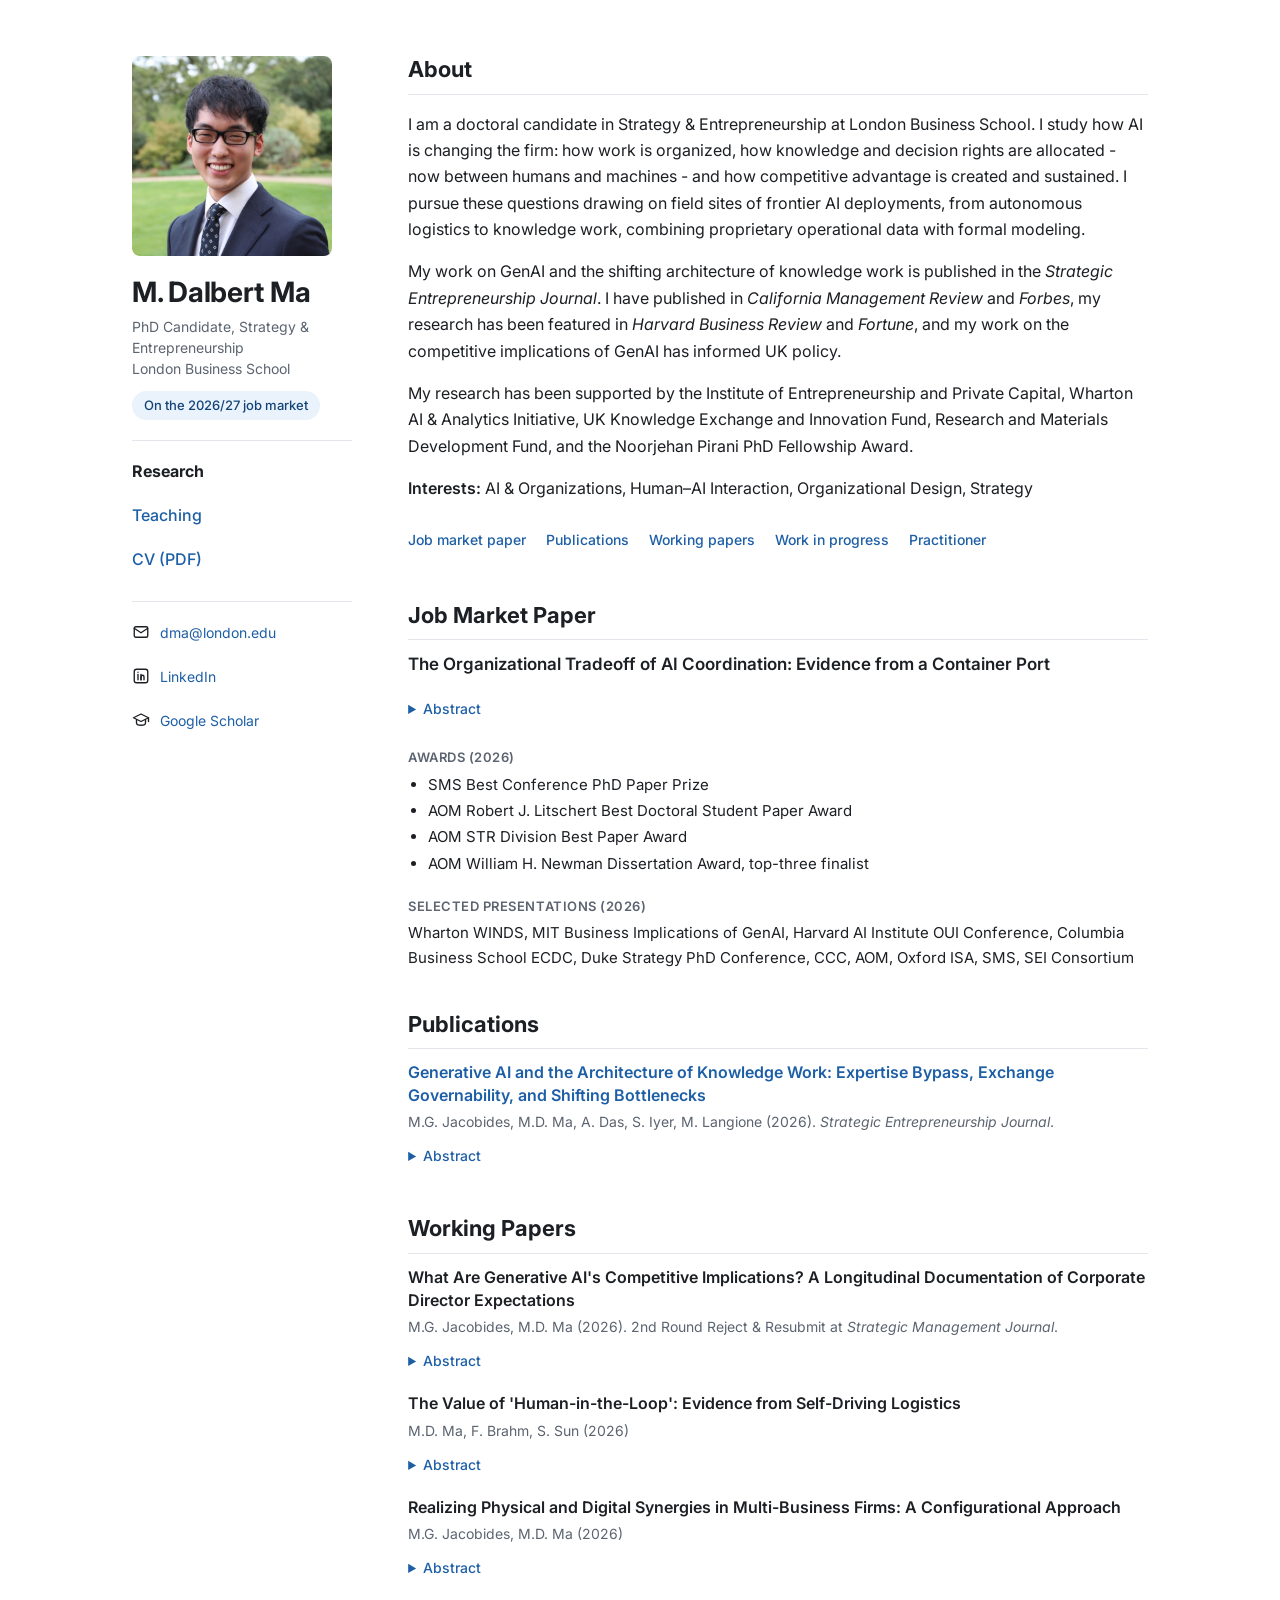
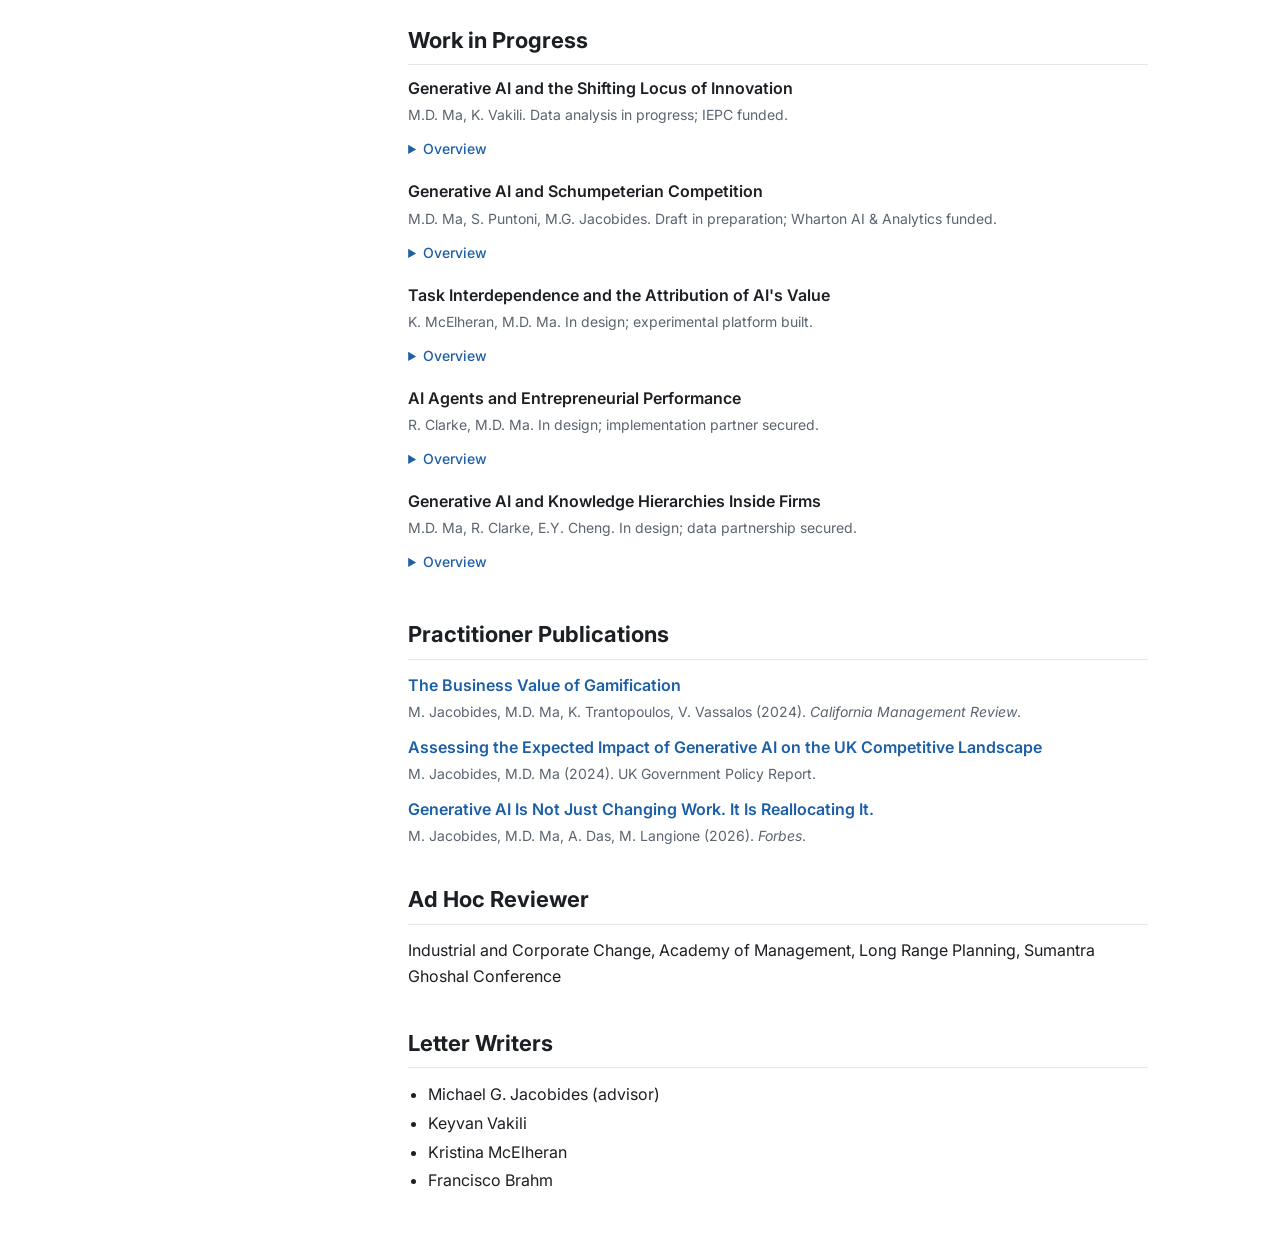
==== index.html @ 2bf23651 "Add files via upload" ====
<!doctype html>
<html lang="en">
<head>
<meta charset="utf-8">
<meta name="viewport" content="width=device-width, initial-scale=1">
<title>M. Dalbert Ma</title>
<meta name="description" content="M. Dalbert Ma - PhD candidate in Strategy &amp; Entrepreneurship at London Business School, studying how AI is changing the firm.">
<link rel="preconnect" href="https://fonts.googleapis.com">
<link rel="preconnect" href="https://fonts.gstatic.com" crossorigin>
<link rel="stylesheet" href="https://fonts.googleapis.com/css2?family=Inter:wght@400;500;600;700&amp;display=swap">
<link rel="stylesheet" href="style.css">
</head>
<body>
<div class="page">
<div class="wrap">

<aside class="sidebar">
<img src="assets/headshot.jpg" width="200" height="200" alt="M. Dalbert Ma" class="photo">
<div class="identity">
<h1 class="name">M. Dalbert Ma</h1>
<p class="meta">PhD Candidate, Strategy &amp; Entrepreneurship<br>London Business School</p>
<p class="tag">On the 2026/27 job market</p>
</div>
<nav aria-label="Site" class="side-block">
<a href="index.html" aria-current="page" class="nav-link current">Research</a>
<a href="teaching.html" class="nav-link">Teaching</a>
<a href="https://dalbert111ma.github.io/cv/cv.pdf" class="nav-link">CV (PDF)</a>
</nav>
<div class="side-block">
<a href="mailto:dma@london.edu" class="contact-link">
<svg aria-hidden="true" width="18" height="18" viewBox="0 0 24 24" fill="none" stroke="#1c1f23" stroke-width="1.8" stroke-linecap="round" stroke-linejoin="round"><rect x="3" y="5" width="18" height="14" rx="2"></rect><path d="M3 7l9 6 9-6"></path></svg>
dma@london.edu</a>
<a href="https://www.linkedin.com/in/dalbertma/" class="contact-link">
<svg aria-hidden="true" width="18" height="18" viewBox="0 0 24 24" fill="none" stroke="#1c1f23" stroke-width="1.8" stroke-linecap="round" stroke-linejoin="round"><rect x="3" y="3" width="18" height="18" rx="3"></rect><path d="M8 10v7"></path><path d="M8 7v.01"></path><path d="M12 17v-4a2 2 0 0 1 4 0v4"></path><path d="M12 10v7"></path></svg>
LinkedIn</a>
<a href="https://scholar.google.com/citations?user=_kag9AoAAAAJ&amp;hl=en" class="contact-link">
<svg aria-hidden="true" width="18" height="18" viewBox="0 0 24 24" fill="none" stroke="#1c1f23" stroke-width="1.8" stroke-linecap="round" stroke-linejoin="round"><path d="M2 9l10-5 10 5-10 5z"></path><path d="M6 11.5V16c0 1.5 2.7 3 6 3s6-1.5 6-3v-4.5"></path><path d="M22 9v5"></path></svg>
Google Scholar</a>
</div>
</aside>

<main class="content">

<section class="stack stack-16">
<h2 class="section-title">About</h2>
<p class="body">I am a doctoral candidate in Strategy &amp; Entrepreneurship at London Business School. I study how AI is changing the firm: how work is organized, how knowledge and decision rights are allocated - now between humans and machines - and how competitive advantage is created and sustained. I pursue these questions drawing on field sites of frontier AI deployments, from autonomous logistics to knowledge work, combining proprietary operational data with formal modeling.</p>
<p class="body">My work on GenAI and the shifting architecture of knowledge work is published in the <em>Strategic Entrepreneurship Journal</em>. I have published in <em>California Management Review</em> and <em>Forbes</em>, my research has been featured in <em>Harvard Business Review</em> and <em>Fortune</em>, and my work on the competitive implications of GenAI has informed UK policy.</p>
<p class="body">My research has been supported by the Institute of Entrepreneurship and Private Capital, Wharton AI &amp; Analytics Initiative, UK Knowledge Exchange and Innovation Fund, Research and Materials Development Fund, and the Noorjehan Pirani PhD Fellowship Award.</p>
<p class="body"><span class="label">Interests:</span> AI &amp; Organizations, Human–AI Interaction, Organizational Design, Strategy</p>
<nav aria-label="On this page" class="jump-nav">
<a href="#jmp" class="jump-link">Job market paper</a>
<a href="#publications" class="jump-link">Publications</a>
<a href="#working-papers" class="jump-link">Working papers</a>
<a href="#in-progress" class="jump-link">Work in progress</a>
<a href="#practitioner" class="jump-link">Practitioner</a>
</nav>
</section>

<section id="jmp" class="stack stack-12">
<h2 class="section-title">Job Market Paper</h2>
<p class="jmp-title">The Organizational Tradeoff of AI Coordination: Evidence from a Container Port</p>
<details>
<summary class="toggle">Abstract</summary>
<p class="abstract">Centralization can improve operational efficiency by coordinating interdependent activities, yet impede adaptation when changing local conditions must be communicated and interpreted at the center. A centralized AI system that aggregates local information, processes it in real time, and relays revised instructions to each unit may ease these demands. I study one of the world's largest container terminals, where the same prescriptive AI system dispatches autonomous trucks through zones used almost exclusively by them (pure-AI) or shared with independent human drivers (human–AI). Across 179,925 tasks, pure-AI zones move 11.2 percent more cargo per vehicle in ordinary operations. After recurrent mechanical faults, they recover more slowly, equalizing per-vehicle productivity. During unprecedented geomagnetic storms, they lift 13 percent less cargo per crane-hour than human–AI zones. Exploratory telemetry indicates that human drivers responded to the storms in varied ways and autonomous trucks adjusted around them, yielding a better collective response than AI coordination alone. The findings suggest an organizational trade-off: AI control raises efficiency in ordinary operations, while human discretion helps the system adapt to unprecedented disruptions.</p>
</details>
<div class="group">
<h3 class="group-title">Awards (2026)</h3>
<ul class="list list-sm">
<li>SMS Best Conference PhD Paper Prize</li>
<li>AOM Robert J. Litschert Best Doctoral Student Paper Award</li>
<li>AOM STR Division Best Paper Award</li>
<li>AOM William H. Newman Dissertation Award, top-three finalist</li>
</ul>
</div>
<div class="group">
<h3 class="group-title">Selected presentations (2026)</h3>
<p class="body-sm">Wharton WINDS, MIT Business Implications of GenAI, Harvard AI Institute OUI Conference, Columbia Business School ECDC, Duke Strategy PhD Conference, CCC, AOM, Oxford ISA, SMS, SEI Consortium</p>
</div>
</section>

<section id="publications" class="stack stack-12">
<h2 class="section-title">Publications</h2>
<article class="item">
<a href="https://sms.onlinelibrary.wiley.com/doi/10.1002/sej.70069" class="item-title">Generative AI and the Architecture of Knowledge Work: Expertise Bypass, Exchange Governability, and Shifting Bottlenecks</a>
<p class="meta">M.G. Jacobides, M.D. Ma, A. Das, S. Iyer, M. Langione (2026). <em>Strategic Entrepreneurship Journal</em>.</p>
<details>
<summary class="toggle">Abstract</summary>
<p class="abstract">Research on GenAI and work has concentrated at the task level. We ask when task-level effects alter knowledge-work industry architecture: the allocation of activities across firm boundaries. Using a three-stage abductive design - an executive roundtable, a panel of 626 firm websites (2017–2025), and 33 interviews plus two further roundtables with C-level executives and corporate directors - we document divergent repositioning: professional services firms foreground relational value, while interface-oriented technology firms emphasize scalable interfaces. We find that activity reallocation is shaped by two independently varying dimensions: expertise bypass and exchange governability. Their intersection yields four configurations: contestable reallocation, persistent bundles with selective insourcing, federated expert provision, and integrated expert provision. We extend industry architecture theory by explaining change when production and exchange conditions shift separately.</p>
</details>
</article>
</section>

<section id="working-papers" class="stack stack-12">
<h2 class="section-title">Working Papers</h2>

<article class="item">
<p class="item-title">What Are Generative AI's Competitive Implications? A Longitudinal Documentation of Corporate Director Expectations</p>
<p class="meta">M.G. Jacobides, M.D. Ma (2026). 2nd Round Reject &amp; Resubmit at <em>Strategic Management Journal</em>.</p>
<details>
<summary class="toggle">Abstract</summary>
<p class="abstract">How do senior decision-makers assess the competitive implications of GenAI? Using an abductive, multi-stage study of 531 UK corporate directors (exploratory roundtables, survey, matched stimulus roundtables, and follow-up interviews, 2024–2026), we document that directors distinguish three dimensions of GenAI's competitive implications: competitive differentiation, firm displacement, and industry disruption. Expectations vary markedly even within the same sub-sector. This heterogeneity is patterned by how directors frame their firms' value propositions - especially perceived modularity and reliance on pattern recognition - and by complements and buffers such as proprietary data, relationship-intensive delivery, and regulatory/liability constraints. Across waves, directors' competitive expectations remain stable, consistent with durable interpretive frames during early diffusion.</p>
</details>
</article>

<article class="item">
<p class="item-title">The Value of 'Human-in-the-Loop': Evidence from Self-Driving Logistics</p>
<p class="meta">M.D. Ma, F. Brahm, S. Sun (2026)</p>
<details>
<summary class="toggle">Abstract</summary>
<p class="abstract">AI systems increasingly perform tasks once done by humans. Yet humans are often kept "in the loop" to improve performance through selective intervention, even when tasks can be completed autonomously. We study the value of human intervention at one of the world's largest ports, located in China, where remote operators can take over an autonomous truck stuck for two minutes. We exploit a capacity constraint as a quasi-natural experiment: because only one truck can be controlled at a time, trucks that become stuck while the operator is controlling another truck are left to resolve the exception autonomously (control group), and we compare them with trucks that receive takeover (treatment group); we match the groups on pre-treatment operational characteristics. Human takeover reduces task completion time by roughly 8% relative to AI-alone resolution, with the largest benefits at busy cranes with few other stuck trucks. Operators' choices, however, do not consistently track these benefits, a pattern consistent with limited feedback: because the system can eventually resolve exceptions on its own, a completed task does not reveal whether intervention helped. Our results extend the management-by-exception logic of Garicano (2000): in autonomous systems, which exceptions merit human intervention is not obvious, and operators may lack a basis to learn it from experience.</p>
</details>
</article>

<article class="item">
<p class="item-title">Realizing Physical and Digital Synergies in Multi-Business Firms: A Configurational Approach</p>
<p class="meta">M.G. Jacobides, M.D. Ma (2026)</p>
<details>
<summary class="toggle">Abstract</summary>
<p class="abstract">We examine how digital infrastructure transforms coordination mechanisms and synergy patterns within multi-business firms. Through a longitudinal study of a large retail conglomerate's evolution from traditional M-form to internal ecosystem, we document a three-stage process whereby digital capabilities progressively alter value creation dynamics. Our findings reveal how digital infrastructure enables systematic lateral coordination between previously unrelated businesses, replacing sporadic collaboration with data-driven discovery of synergistic opportunities. We identify novel forms of value creation - superadditive demand synergies and data-network effects - that differ from traditional resource-based relatedness. The corporate center's role evolves from orchestrating synergies to maintaining digital infrastructure while enabling autonomous collaboration. These findings explain how digitally enabled firms successfully pursue broader, seemingly unrelated scope through fundamentally different governance mechanisms than traditional conglomerates.</p>
</details>
</article>
</section>

<section id="in-progress" class="stack stack-12">
<h2 class="section-title">Work in Progress</h2>

<article class="item">
<p class="item-title">Generative AI and the Shifting Locus of Innovation</p>
<p class="meta">M.D. Ma, K. Vakili. Data analysis in progress; IEPC funded.</p>
<details>
<summary class="toggle">Overview</summary>
<p class="abstract">GenAI lowers the cost of producing software, but its uneven productivity gains may also change the direction of innovation. We examine whether these differences redirect effort away from upstream exploration toward downstream exploitation. Using data from one of the largest open-source repositories, we trace programming-language births, usage, and project creation. Comparing venture-backed start-ups with established incumbents, and leveraging variation in GenAI performance across languages, we investigate who reallocates effort, who reskills, and how innovation patterns evolve.</p>
</details>
</article>

<article class="item">
<p class="item-title">Generative AI and Schumpeterian Competition</p>
<p class="meta">M.D. Ma, S. Puntoni, M.G. Jacobides. Draft in preparation; Wharton AI &amp; Analytics funded.</p>
<details>
<summary class="toggle">Overview</summary>
<p class="abstract">GenAI may reshape the balance between innovation led by new entrants and innovation built on incumbents' accumulated capabilities. This conceptual paper examines how changes in the production and application of knowledge may alter the logic of competition within established technological regimes. We develop a theoretical account of how these changes could reshape incentives to innovate and the conditions under which technological change creates opportunities for challengers or reinforces incumbent advantage.</p>
</details>
</article>

<article class="item">
<p class="item-title">Task Interdependence and the Attribution of AI's Value</p>
<p class="meta">K. McElheran, M.D. Ma. In design; experimental platform built.</p>
<details>
<summary class="toggle">Overview</summary>
<p class="abstract">When organizational output depends on interdependent tasks, improvements in performance can be difficult to attribute to AI, human effort, or their interaction. Using a purpose-built team-production platform, we experimentally examine how task interdependence shapes managers' ability to assess AI's contribution to joint output. The project investigates when interdependence creates causal ambiguity and what this means for organizations' ability to recognize and evaluate the value of AI.</p>
</details>
</article>

<article class="item">
<p class="item-title">AI Agents and Entrepreneurial Performance</p>
<p class="meta">R. Clarke, M.D. Ma. In design; implementation partner secured.</p>
<details>
<summary class="toggle">Overview</summary>
<p class="abstract">AI agents can carry out activities within a business, extending the potential of AI from providing advice to executing tasks. In partnership with a major South African payments platform, we are designing a randomized field experiment to evaluate the effects of embedded AI agents on small-firm performance. The study will examine whether these agents improve business outcomes, whether gains are broadly distributed or concentrated among particular firms, and the channels through which those gains arise.</p>
</details>
</article>

<article class="item">
<p class="item-title">Generative AI and Knowledge Hierarchies Inside Firms</p>
<p class="meta">M.D. Ma, R. Clarke, E.Y. Cheng. In design; data partnership secured.</p>
<details>
<summary class="toggle">Overview</summary>
<p class="abstract">GenAI may reshape organizational hierarchies by changing where knowledge is accessed and problems are resolved. Using enterprise telemetry, we examine how GenAI changes the flow of questions and exceptions within firms: which are resolved locally, which are escalated upward, and which are delegated downward. The project investigates how these shifts redistribute problem-solving responsibilities and what they imply for the organization of expertise and the structure of firms.</p>
</details>
</article>
</section>

<section id="practitioner" class="stack stack-14">
<h2 class="section-title">Practitioner Publications</h2>
<article class="item">
<a href="https://journals.sagepub.com/doi/full/10.1177/00081256231218469" class="item-title">The Business Value of Gamification</a>
<p class="meta">M. Jacobides, M.D. Ma, K. Trantopoulos, V. Vassalos (2024). <em>California Management Review</em>.</p>
</article>
<article class="item">
<a href="https://www.iod.com/app/uploads/2024/05/IoD-LBS-Policy-Paper-Assessing-the-expected-impact-of-generative-AI-on-the-UK-competitive-landscape-90514166d3cf6e8f4ee9211073a9ae30.pdf" class="item-title">Assessing the Expected Impact of Generative AI on the UK Competitive Landscape</a>
<p class="meta">M. Jacobides, M.D. Ma (2024). UK Government Policy Report.</p>
</article>
<article class="item">
<a href="https://www.forbes.com/sites/lbsbusinessstrategyreview/2026/05/01/generative-ai-is-not-just-changing-work-it-is-reallocating-it/" class="item-title">Generative AI Is Not Just Changing Work. It Is Reallocating It.</a>
<p class="meta">M. Jacobides, M.D. Ma, A. Das, M. Langione (2026). <em>Forbes</em>.</p>
</article>
</section>

<section class="stack stack-12">
<h2 class="section-title">Ad Hoc Reviewer</h2>
<p class="body">Industrial and Corporate Change, Academy of Management, Long Range Planning, Sumantra Ghoshal Conference</p>
</section>

<section class="stack stack-12">
<h2 class="section-title">Letter Writers</h2>
<ul class="list">
<li>Michael G. Jacobides (advisor)</li>
<li>Keyvan Vakili</li>
<li>Kristina McElheran</li>
<li>Francisco Brahm</li>
</ul>
</section>

</main>
</div>
</div>
</body>
</html>
---- style.css ----
/* dalbertma.com - one stylesheet for every page */

/* Base */
body { margin: 0; background: #ffffff; }
a { color: #1d5fa6; text-decoration: none; }
a:hover { color: #134478; text-decoration: underline; }
.page {
  font-family: Inter, system-ui, -apple-system, "Segoe UI", Helvetica, Arial, sans-serif;
  color: #1c1f23;
  background: #ffffff;
  min-height: 100vh;
  box-sizing: border-box;
}

/* Two-column layout: sidebar + content (stacks on a phone) */
.wrap {
  max-width: 1080px;
  margin: 0 auto;
  padding: 56px 32px;
  box-sizing: border-box;
  display: flex;
  flex-wrap: wrap;
  gap: 56px;
  align-items: flex-start;
}
.sidebar { flex: 1 1 220px; max-width: 260px; display: flex; flex-direction: column; gap: 20px; }
.content { flex: 999 1 560px; min-width: 0; display: flex; flex-direction: column; gap: 40px; }

/* Sidebar */
.photo { width: 200px; height: 200px; border-radius: 8px; object-fit: cover; display: block; }
.identity { display: flex; flex-direction: column; gap: 8px; }
.name { margin: 0; font-size: 28px; line-height: 1.15; font-weight: 700; letter-spacing: -0.01em; }
.tag {
  margin: 4px 0 0;
  align-self: flex-start;
  font-size: 13px;
  line-height: 1.3;
  font-weight: 500;
  color: #134478;
  background: #eaf2fb;
  border-radius: 999px;
  padding: 6px 12px;
}
.side-block { display: flex; flex-direction: column; border-top: 1px solid #e3e6ea; padding-top: 8px; }
.nav-link { display: flex; align-items: center; min-height: 44px; font-size: 16px; font-weight: 500; }
.nav-link.current { font-weight: 700; color: #1c1f23; }
.contact-link { display: flex; align-items: center; gap: 10px; min-height: 44px; font-size: 14px; }

/* Sections */
.stack { display: flex; flex-direction: column; }
.stack-12 { gap: 12px; }
.stack-14 { gap: 14px; }
.stack-16 { gap: 16px; }
.stack-18 { gap: 18px; }
.section-title {
  margin: 0;
  font-size: 22px;
  line-height: 1.25;
  font-weight: 700;
  padding-bottom: 10px;
  border-bottom: 1px solid #e3e6ea;
}
.body { margin: 0; font-size: 16px; line-height: 1.65; }
.body-sm { margin: 0; font-size: 15px; line-height: 1.65; }
.label { font-weight: 600; }
.meta { margin: 0; font-size: 14px; line-height: 1.5; color: #5b6470; }
.jump-nav { display: flex; flex-wrap: wrap; column-gap: 20px; row-gap: 0; font-size: 14px; font-weight: 500; }
.jump-link { display: flex; align-items: center; min-height: 44px; }

/* Papers and cases */
.item { display: flex; flex-direction: column; gap: 4px; }
.item-title { margin: 0; font-size: 16px; line-height: 1.45; font-weight: 600; }
.jmp-title { margin: 0; font-size: 17px; line-height: 1.45; font-weight: 600; }
.toggle { cursor: pointer; font-size: 14px; font-weight: 500; color: #1d5fa6; padding: 11px 0; }
.toggle:hover { color: #134478; }
.abstract { margin: 0 0 8px; font-size: 15px; line-height: 1.65; color: #3a4048; }
.group { display: flex; flex-direction: column; gap: 6px; margin-top: 8px; }
.group-title {
  margin: 0;
  font-size: 13px;
  line-height: 1.4;
  font-weight: 600;
  letter-spacing: 0.04em;
  text-transform: uppercase;
  color: #5b6470;
}
.list { margin: 0; padding-left: 20px; font-size: 16px; line-height: 1.8; }
.list.list-sm { font-size: 15px; line-height: 1.75; }

/* Teaching rows: course on the left, years on the right */
.row { display: flex; flex-wrap: wrap; justify-content: space-between; column-gap: 24px; row-gap: 2px; }
.row-main { margin: 0; font-size: 16px; line-height: 1.5; }
.row-year { margin: 0; font-size: 15px; line-height: 1.6; color: #5b6470; }

/* Phones */
@media (max-width: 640px) {
  .wrap { padding: 32px 20px; gap: 32px; }
  .sidebar { max-width: none; }
}
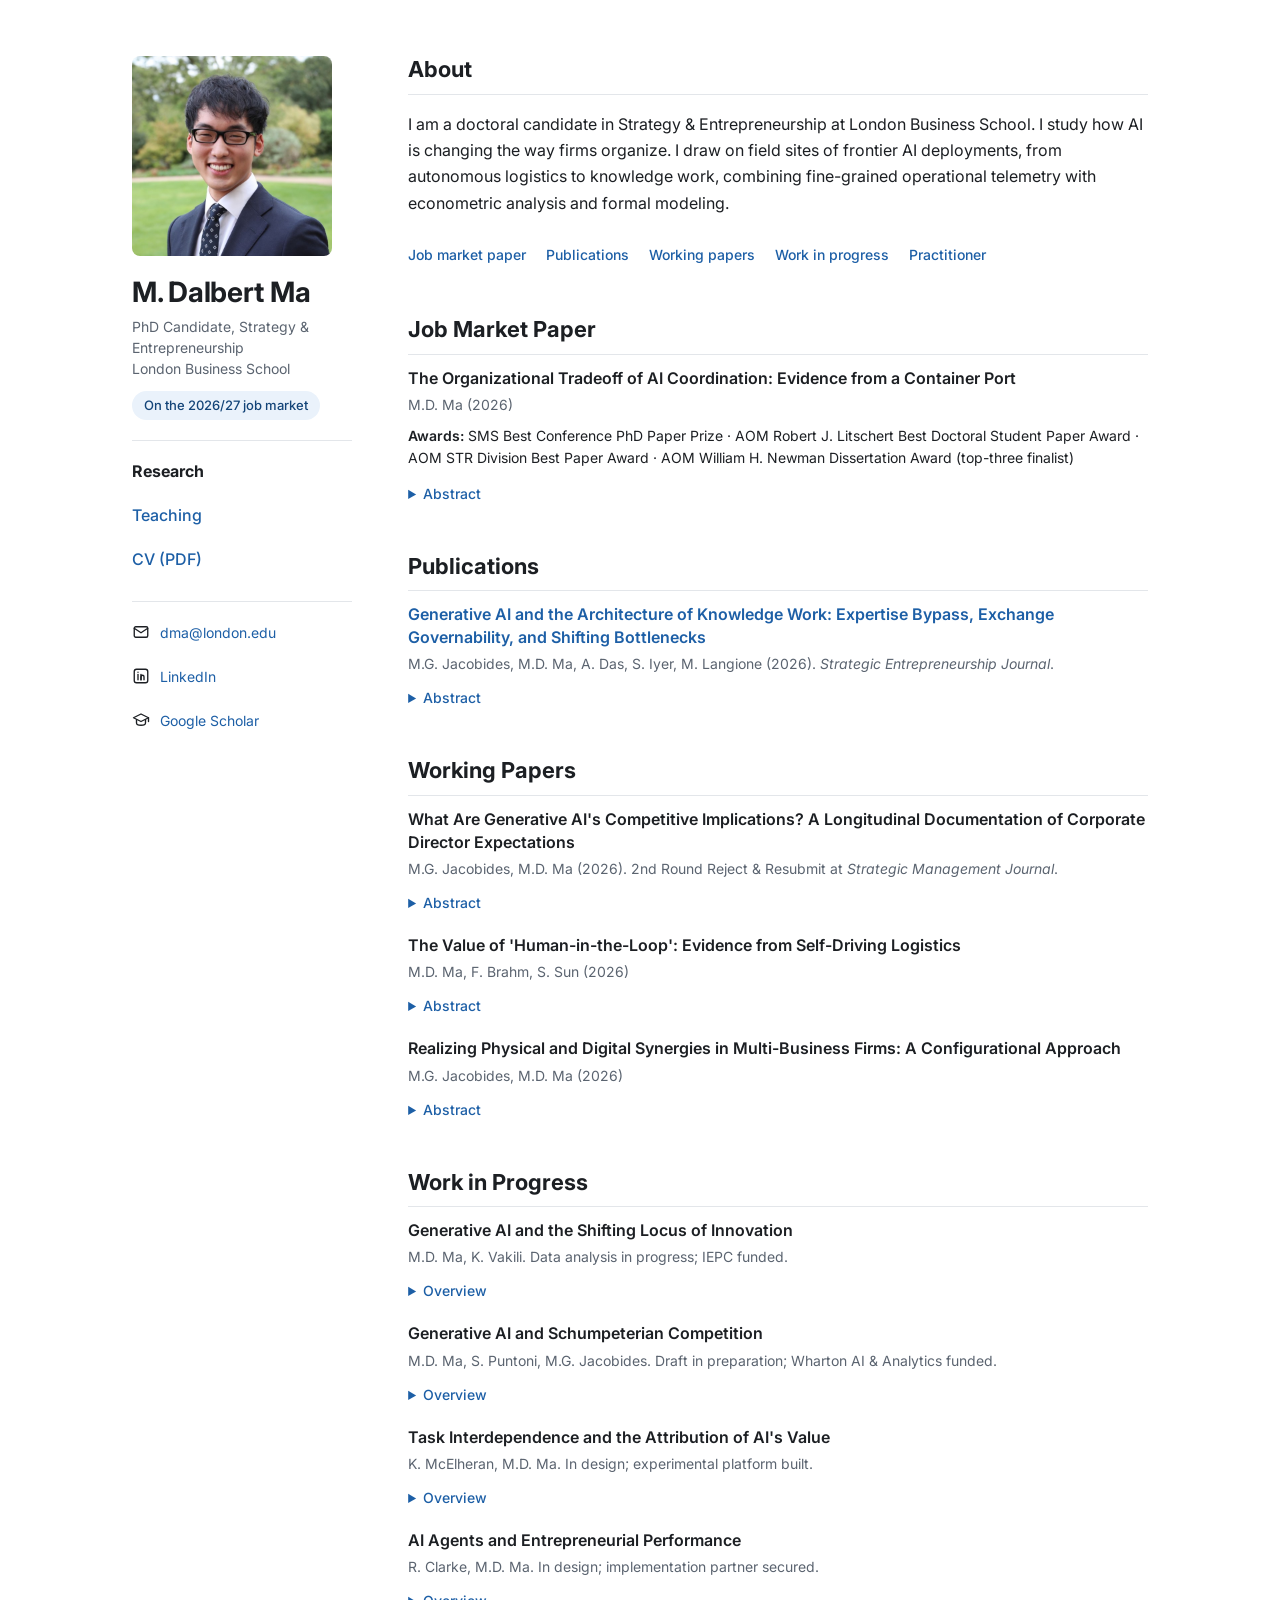
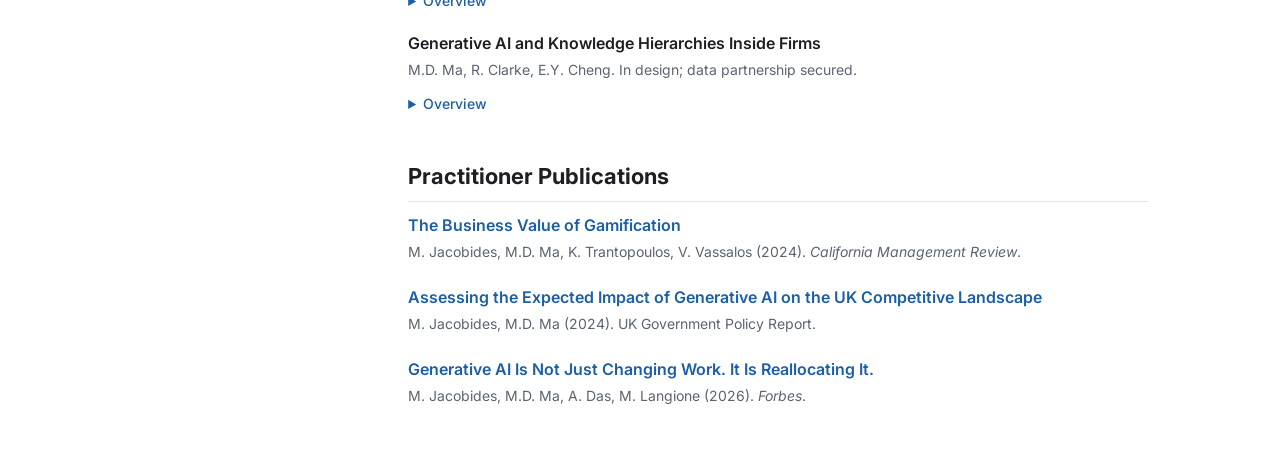
==== commit fae0952b: "Add files via upload" ====
--- a/index.html
+++ b/index.html
@@ -43,10 +43,7 @@
 
 <section class="stack stack-16">
 <h2 class="section-title">About</h2>
-<p class="body">I am a doctoral candidate in Strategy &amp; Entrepreneurship at London Business School. I study how AI is changing the firm: how work is organized, how knowledge and decision rights are allocated - now between humans and machines - and how competitive advantage is created and sustained. I pursue these questions drawing on field sites of frontier AI deployments, from autonomous logistics to knowledge work, combining proprietary operational data with formal modeling.</p>
-<p class="body">My work on GenAI and the shifting architecture of knowledge work is published in the <em>Strategic Entrepreneurship Journal</em>. I have published in <em>California Management Review</em> and <em>Forbes</em>, my research has been featured in <em>Harvard Business Review</em> and <em>Fortune</em>, and my work on the competitive implications of GenAI has informed UK policy.</p>
-<p class="body">My research has been supported by the Institute of Entrepreneurship and Private Capital, Wharton AI &amp; Analytics Initiative, UK Knowledge Exchange and Innovation Fund, Research and Materials Development Fund, and the Noorjehan Pirani PhD Fellowship Award.</p>
-<p class="body"><span class="label">Interests:</span> AI &amp; Organizations, Human–AI Interaction, Organizational Design, Strategy</p>
+<p class="body">I am a doctoral candidate in Strategy &amp; Entrepreneurship at London Business School. I study how AI is changing the way firms organize. I draw on field sites of frontier AI deployments, from autonomous logistics to knowledge work, combining fine-grained operational telemetry with econometric analysis and formal modeling.</p>
 <nav aria-label="On this page" class="jump-nav">
 <a href="#jmp" class="jump-link">Job market paper</a>
 <a href="#publications" class="jump-link">Publications</a>
@@ -58,24 +55,15 @@
 
 <section id="jmp" class="stack stack-12">
 <h2 class="section-title">Job Market Paper</h2>
-<p class="jmp-title">The Organizational Tradeoff of AI Coordination: Evidence from a Container Port</p>
+<article class="item">
+<p class="item-title">The Organizational Tradeoff of AI Coordination: Evidence from a Container Port</p>
+<p class="meta">M.D. Ma (2026)</p>
+<p class="awards"><span class="label">Awards:</span> SMS Best Conference PhD Paper Prize · AOM Robert J. Litschert Best Doctoral Student Paper Award · AOM STR Division Best Paper Award · AOM William H. Newman Dissertation Award (top-three finalist)</p>
 <details>
 <summary class="toggle">Abstract</summary>
 <p class="abstract">Centralization can improve operational efficiency by coordinating interdependent activities, yet impede adaptation when changing local conditions must be communicated and interpreted at the center. A centralized AI system that aggregates local information, processes it in real time, and relays revised instructions to each unit may ease these demands. I study one of the world's largest container terminals, where the same prescriptive AI system dispatches autonomous trucks through zones used almost exclusively by them (pure-AI) or shared with independent human drivers (human–AI). Across 179,925 tasks, pure-AI zones move 11.2 percent more cargo per vehicle in ordinary operations. After recurrent mechanical faults, they recover more slowly, equalizing per-vehicle productivity. During unprecedented geomagnetic storms, they lift 13 percent less cargo per crane-hour than human–AI zones. Exploratory telemetry indicates that human drivers responded to the storms in varied ways and autonomous trucks adjusted around them, yielding a better collective response than AI coordination alone. The findings suggest an organizational trade-off: AI control raises efficiency in ordinary operations, while human discretion helps the system adapt to unprecedented disruptions.</p>
 </details>
-<div class="group">
-<h3 class="group-title">Awards (2026)</h3>
-<ul class="list list-sm">
-<li>SMS Best Conference PhD Paper Prize</li>
-<li>AOM Robert J. Litschert Best Doctoral Student Paper Award</li>
-<li>AOM STR Division Best Paper Award</li>
-<li>AOM William H. Newman Dissertation Award, top-three finalist</li>
-</ul>
-</div>
-<div class="group">
-<h3 class="group-title">Selected presentations (2026)</h3>
-<p class="body-sm">Wharton WINDS, MIT Business Implications of GenAI, Harvard AI Institute OUI Conference, Columbia Business School ECDC, Duke Strategy PhD Conference, CCC, AOM, Oxford ISA, SMS, SEI Consortium</p>
-</div>
+</article>
 </section>
 
 <section id="publications" class="stack stack-12">
@@ -170,35 +158,20 @@
 </article>
 </section>
 
-<section id="practitioner" class="stack stack-14">
+<section id="practitioner" class="stack stack-12">
 <h2 class="section-title">Practitioner Publications</h2>
 <article class="item">
 <a href="https://journals.sagepub.com/doi/full/10.1177/00081256231218469" class="item-title">The Business Value of Gamification</a>
 <p class="meta">M. Jacobides, M.D. Ma, K. Trantopoulos, V. Vassalos (2024). <em>California Management Review</em>.</p>
 </article>
-<article class="item">
+<article class="item item-spaced">
 <a href="https://www.iod.com/app/uploads/2024/05/IoD-LBS-Policy-Paper-Assessing-the-expected-impact-of-generative-AI-on-the-UK-competitive-landscape-90514166d3cf6e8f4ee9211073a9ae30.pdf" class="item-title">Assessing the Expected Impact of Generative AI on the UK Competitive Landscape</a>
 <p class="meta">M. Jacobides, M.D. Ma (2024). UK Government Policy Report.</p>
 </article>
-<article class="item">
+<article class="item item-spaced">
 <a href="https://www.forbes.com/sites/lbsbusinessstrategyreview/2026/05/01/generative-ai-is-not-just-changing-work-it-is-reallocating-it/" class="item-title">Generative AI Is Not Just Changing Work. It Is Reallocating It.</a>
 <p class="meta">M. Jacobides, M.D. Ma, A. Das, M. Langione (2026). <em>Forbes</em>.</p>
 </article>
-</section>
-
-<section class="stack stack-12">
-<h2 class="section-title">Ad Hoc Reviewer</h2>
-<p class="body">Industrial and Corporate Change, Academy of Management, Long Range Planning, Sumantra Ghoshal Conference</p>
-</section>
-
-<section class="stack stack-12">
-<h2 class="section-title">Letter Writers</h2>
-<ul class="list">
-<li>Michael G. Jacobides (advisor)</li>
-<li>Keyvan Vakili</li>
-<li>Kristina McElheran</li>
-<li>Francisco Brahm</li>
-</ul>
 </section>
 
 </main>
--- a/style.css
+++ b/style.css
@@ -69,11 +69,12 @@
 
 /* Papers and cases */
 .item { display: flex; flex-direction: column; gap: 4px; }
+.item-spaced { margin-top: 12px; } /* extra air between entries that have no Abstract toggle */
 .item-title { margin: 0; font-size: 16px; line-height: 1.45; font-weight: 600; }
-.jmp-title { margin: 0; font-size: 17px; line-height: 1.45; font-weight: 600; }
+.awards { margin: 6px 0 0; font-size: 14px; line-height: 1.6; color: #1c1f23; }
 .toggle { cursor: pointer; font-size: 14px; font-weight: 500; color: #1d5fa6; padding: 11px 0; }
 .toggle:hover { color: #134478; }
-.abstract { margin: 0 0 8px; font-size: 15px; line-height: 1.65; color: #3a4048; }
+.abstract { margin: 0 0 8px 18px; font-size: 15px; line-height: 1.65; color: #3a4048; }
 .group { display: flex; flex-direction: column; gap: 6px; margin-top: 8px; }
 .group-title {
   margin: 0;
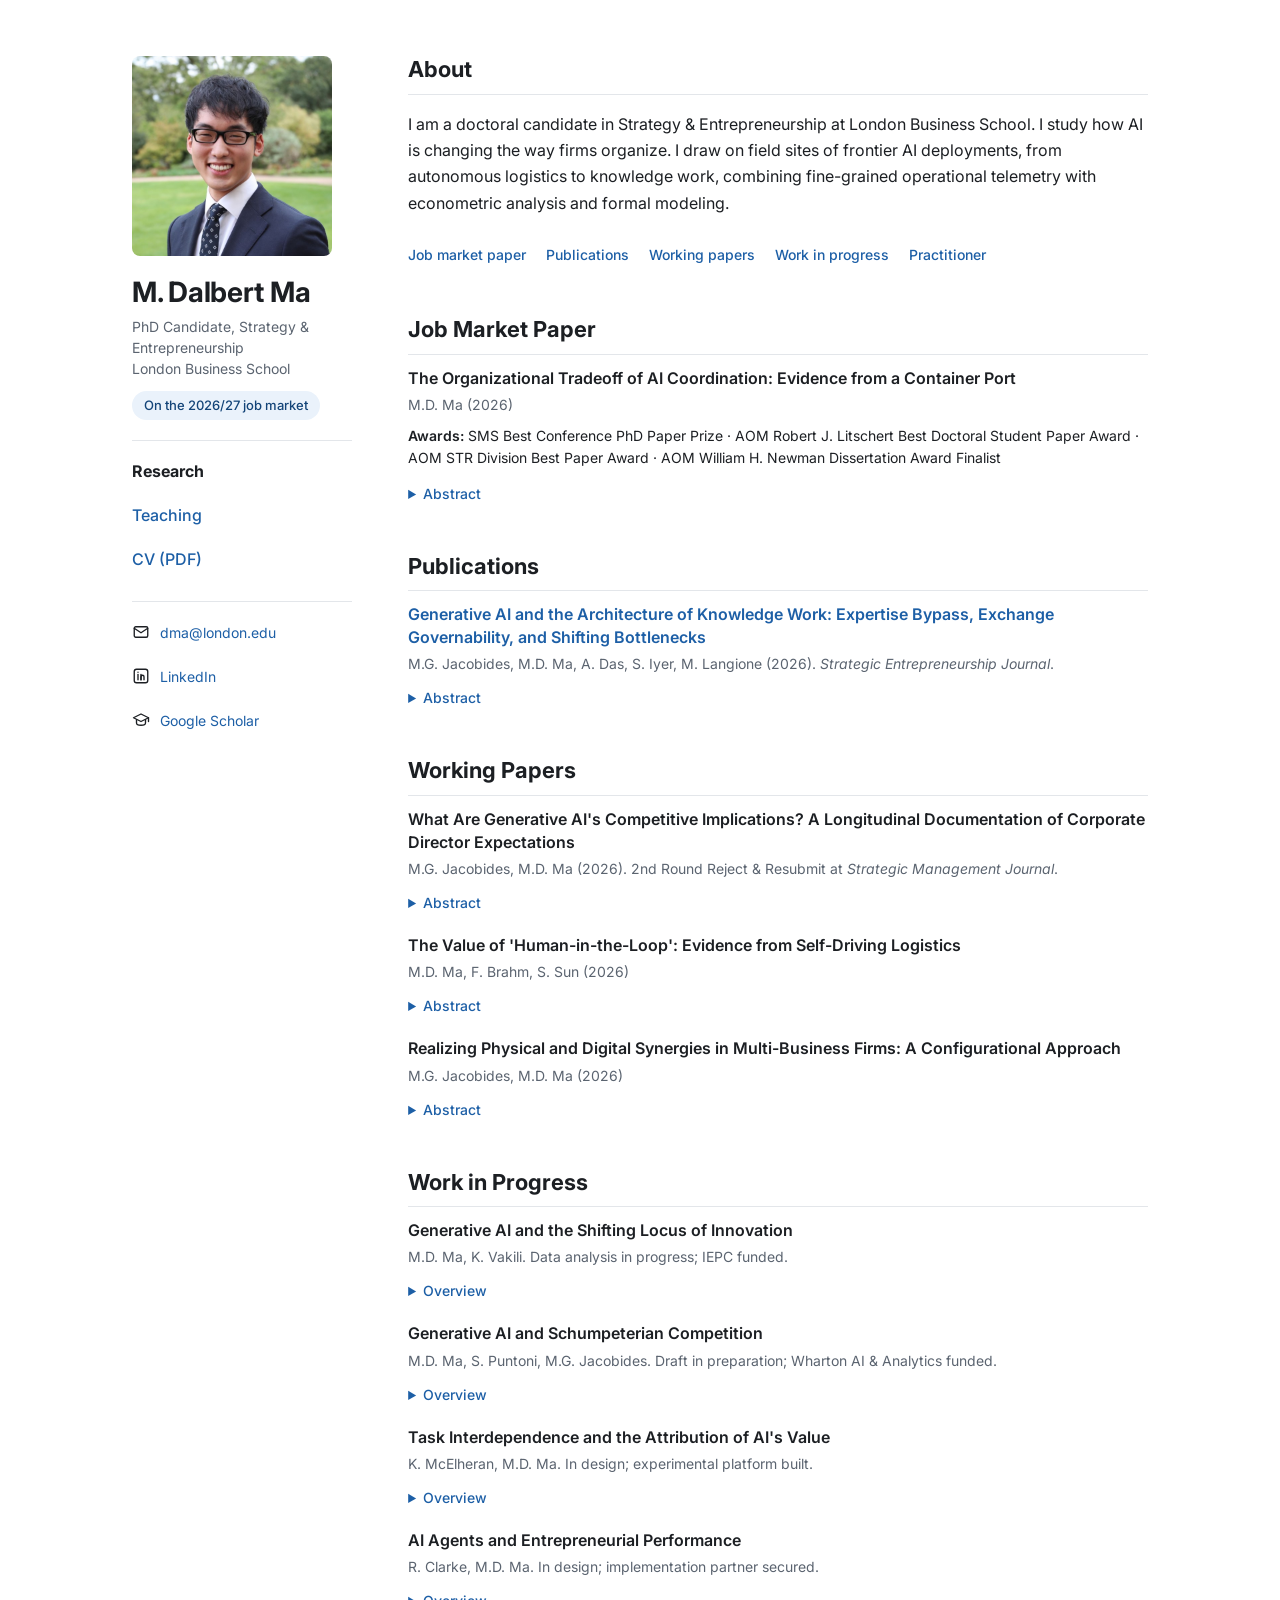
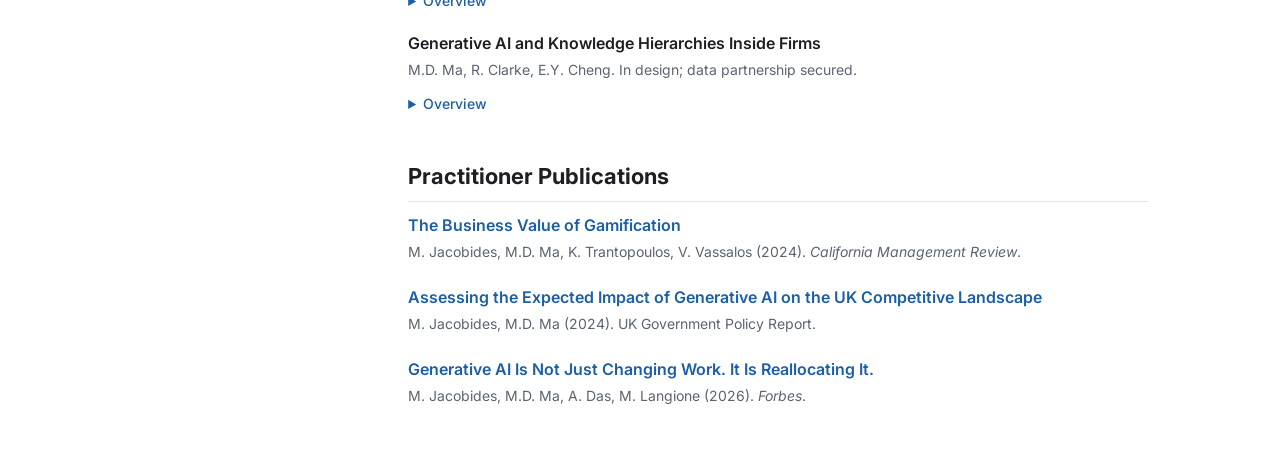
==== commit 3f052e20: "Clarify awards description for job market paperReword Newman award as Finalist Updated the descripti" ====
--- a/index.html
+++ b/index.html
@@ -58,7 +58,7 @@
 <article class="item">
 <p class="item-title">The Organizational Tradeoff of AI Coordination: Evidence from a Container Port</p>
 <p class="meta">M.D. Ma (2026)</p>
-<p class="awards"><span class="label">Awards:</span> SMS Best Conference PhD Paper Prize · AOM Robert J. Litschert Best Doctoral Student Paper Award · AOM STR Division Best Paper Award · AOM William H. Newman Dissertation Award (top-three finalist)</p>
+<p class="awards"><span class="label">Awards:</span> SMS Best Conference PhD Paper Prize · AOM Robert J. Litschert Best Doctoral Student Paper Award · AOM STR Division Best Paper Award · AOM William H. Newman Dissertation Award Finalist</p>
 <details>
 <summary class="toggle">Abstract</summary>
 <p class="abstract">Centralization can improve operational efficiency by coordinating interdependent activities, yet impede adaptation when changing local conditions must be communicated and interpreted at the center. A centralized AI system that aggregates local information, processes it in real time, and relays revised instructions to each unit may ease these demands. I study one of the world's largest container terminals, where the same prescriptive AI system dispatches autonomous trucks through zones used almost exclusively by them (pure-AI) or shared with independent human drivers (human–AI). Across 179,925 tasks, pure-AI zones move 11.2 percent more cargo per vehicle in ordinary operations. After recurrent mechanical faults, they recover more slowly, equalizing per-vehicle productivity. During unprecedented geomagnetic storms, they lift 13 percent less cargo per crane-hour than human–AI zones. Exploratory telemetry indicates that human drivers responded to the storms in varied ways and autonomous trucks adjusted around them, yielding a better collective response than AI coordination alone. The findings suggest an organizational trade-off: AI control raises efficiency in ordinary operations, while human discretion helps the system adapt to unprecedented disruptions.</p>
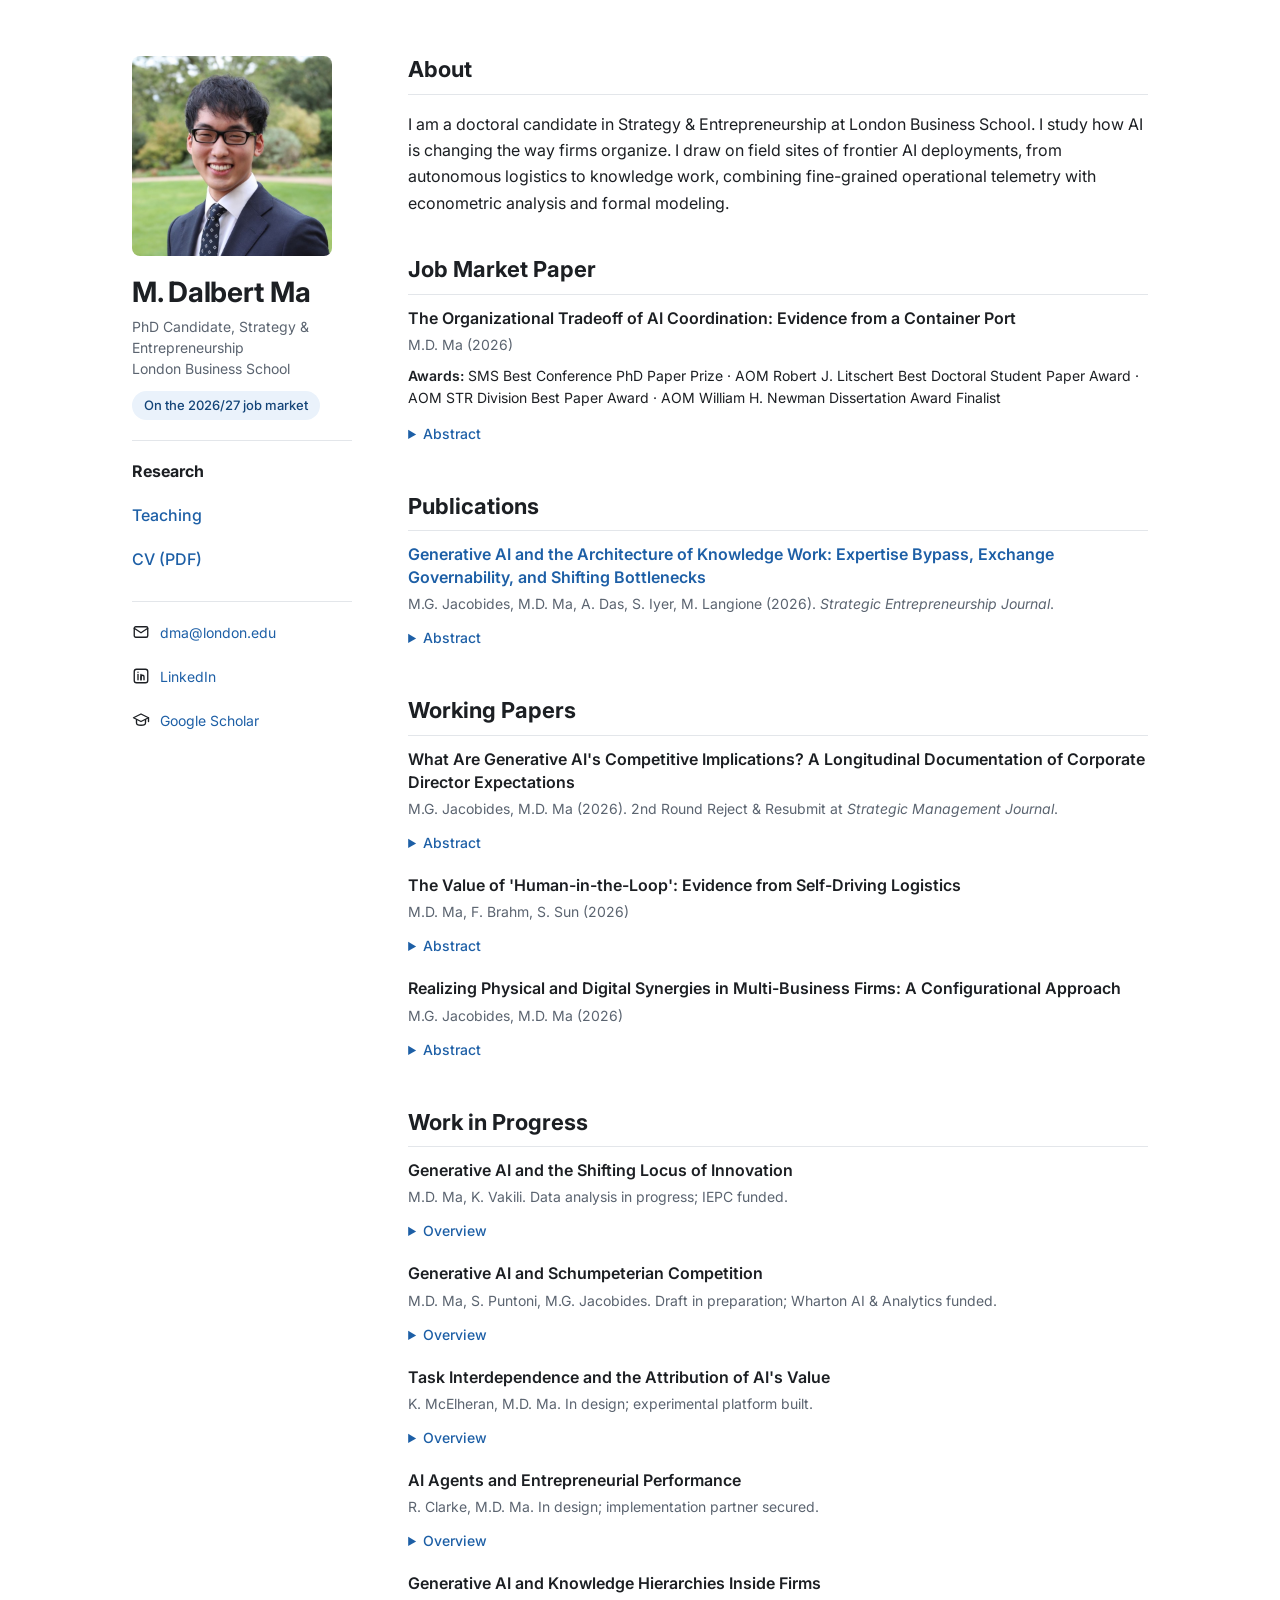
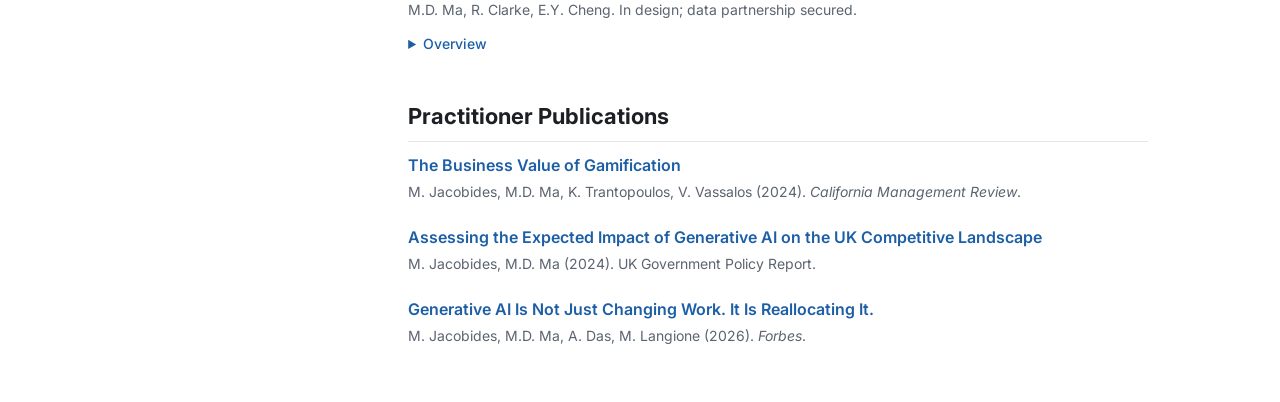
==== commit 419593e0: "Remove navigation links from About section Removed navigation links from the About section." ====
--- a/index.html
+++ b/index.html
@@ -44,13 +44,6 @@
 <section class="stack stack-16">
 <h2 class="section-title">About</h2>
 <p class="body">I am a doctoral candidate in Strategy &amp; Entrepreneurship at London Business School. I study how AI is changing the way firms organize. I draw on field sites of frontier AI deployments, from autonomous logistics to knowledge work, combining fine-grained operational telemetry with econometric analysis and formal modeling.</p>
-<nav aria-label="On this page" class="jump-nav">
-<a href="#jmp" class="jump-link">Job market paper</a>
-<a href="#publications" class="jump-link">Publications</a>
-<a href="#working-papers" class="jump-link">Working papers</a>
-<a href="#in-progress" class="jump-link">Work in progress</a>
-<a href="#practitioner" class="jump-link">Practitioner</a>
-</nav>
 </section>
 
 <section id="jmp" class="stack stack-12">
